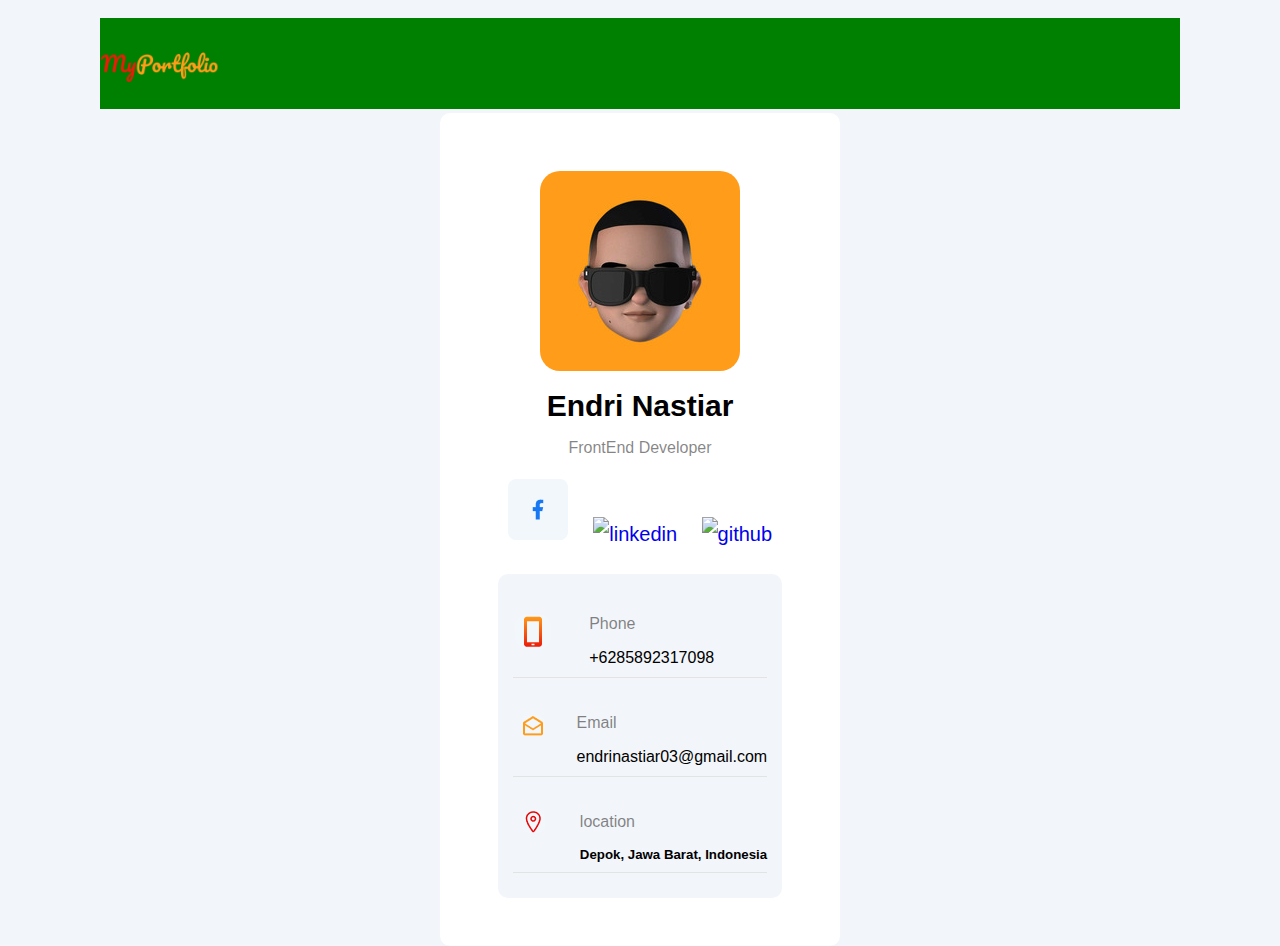
==== index.html @ 53514b05 "first commit" ====
<!DOCTYPE html>
<html lang="en">

<head>
    <meta charset="UTF-8">
    <meta name="viewport" content="width=device-width, initial-scale=1.0">
    <title>Endri Nastiar</title>

    <script src="https://unpkg.com/feather-icons"></script>

    <link rel="stylesheet" href="style.css">
</head>

<body>

    <main>
        <header class="head">
            <img class="logo" src="./assets/images/header1.png" alt="Logo">
        </header>




        <aside class="sidebar">
            <div class="sidebar-content">
                <figure class="profile-images">
                    <img class="my-images" src="./assets/images/my-avatar.jpg" alt="Endri Nastiar">
                </figure>

                <button class="info-button">Show Contact</button>


                <div class="info-content">
                    <h1 class="nama">Endri Nastiar</h1>
                    <p class="tittle">FrontEnd Developer</p>

                    <div class="sosmed-icon">
                        <a href="#"><img src="./assets/images/face.png" alt="facebook"></a>
                        <a href="#"><img src="./assets/images/linkedin.png" alt="linkedin"></a>
                        <!-- <a href="#"><img src="./assets/images/instagram.png" alt="twitter"></a> -->
                        <a href="#"><img src="./assets/images/github.png" alt="github"></a>
                    </div>




                    <div class="sidebar-info">
                        <div class="contact-card">
                            <div class="contact-icon">
                                <img classs=" contact-image" src="./assets/images/phone-icon.png" alt="phone">
                            </div>

                            <div class="contact-tittle">
                                <p class="tittle">Phone</p>

                                <a href="" class="info-contact">+6285892317098</a>
                            </div>
                        </div>



                        <div class="contact-card">
                            <div class="contact-icon">
                                <img src="./assets/images/email-icon.png" alt="email">
                            </div>

                            <div class="contact-tittle">
                                <p class="tittle">Email</p>

                                <a href="" class="info-contact">endrinastiar03@gmail.com</a>
                            </div>
                        </div>


                        <div class="contact-card">
                            <div class="contact-icon">
                                <img src="./assets/images/location-icon.png" alt="location">
                            </div>

                            <div class="contact-tittle">
                                <p class="tittle">location</p>
                                <h5>Depok, Jawa Barat, Indonesia</h5>
                            </div>
                        </div>




                    </div>
                </div>
            </div>
        </aside>
    </main>




    <script>
        feather.replace();
    </script>

</body>

</html>
---- style.css ----
:root {

    /* color */

    --bg: #f2f5f9;
    --primary: #ff9c1a;
    --second: #ec1b09;
    --bgwhite: #fff;
    --abu: #E3E3E3;
    --title: #0B090980;
    



    /* font */

    --ff--poppins: 'poppins', sans-serif;
    --ff--raleway: 'raleway', sans-serif;

}

* {
    margin: 0;
    padding: 0;
    top: 0;
    box-sizing: border-box;
    outline: none;
    border: none;
    text-decoration: none;
}


body { background: var(--bg); }

.head {
    padding: 18px 100px;
    padding-bottom: 0px;                
    justify-content: space-between;

}
.logo {
    width: 100%;
    background: green;

}

main {
    display: flex;
    justify-content: space-around;
    align-items: center;
    min-height: 100%;
    width: 100%;
    flex-wrap: wrap;
    position: relative;
}

.info-button {
    display: none;
}

.sidebar {
    display: flex;
    background: var(--bgwhite);
    width: 400px;
    padding: 3rem;
    border-radius: 10px;
    min-height: 750px;
    position: relative;
    justify-content: space-between;
    align-items: center;
    flex-direction: column;
}

.profile-images {
    margin-top: 10px;
    text-align: center;
}

.profile-images img{
    border-radius: 20px;
}

.info-content {
    display: flex;
    flex-direction: column;
    justify-content: flex-start;
    align-items: center;
    width: 100%;
    font-family: var(--ff--raleway);
    
}

.info-content .nama {
    font-size: 30px;
    margin-top: 14px;

}

.info-content .tittle {
    color: #0B090980;
    padding: 5px 0px;
    line-height: 40px;
}


.sosmed-icon {
    margin-top: 6px;
    margin-bottom: 22px;
}

.sosmed-icon a {
    font-size: 20px;
    margin: 10px;
    height: 35px;
    width: 35px;
    line-height: 35px;
    text-align: center;
    border-radius: 5px;
    transition: 0.5s;
}

.sidebar-info {
    background: var(--bg);
    padding: 15px;
    border-radius: 10px;
    width: 100%;

}

.contact-card {
    display: flex;
    justify-content: space-between;
    border-bottom: 1px solid var(--abu);
    padding: 10px 0;
    margin-bottom: 10px;
    align-items: center;
}

.contact-icon {
    height: 40px;
    width: 40px;
    line-height: 40px;
    border-radius: 5px;
    text-align: center;

}
.contact-image {
    color: black;

}
.contact-tittle {
    min-width: 70%;

}

.contact-tittle .info-contact {
    color: black;
    text-decoration: none;
    text-align: center;
}
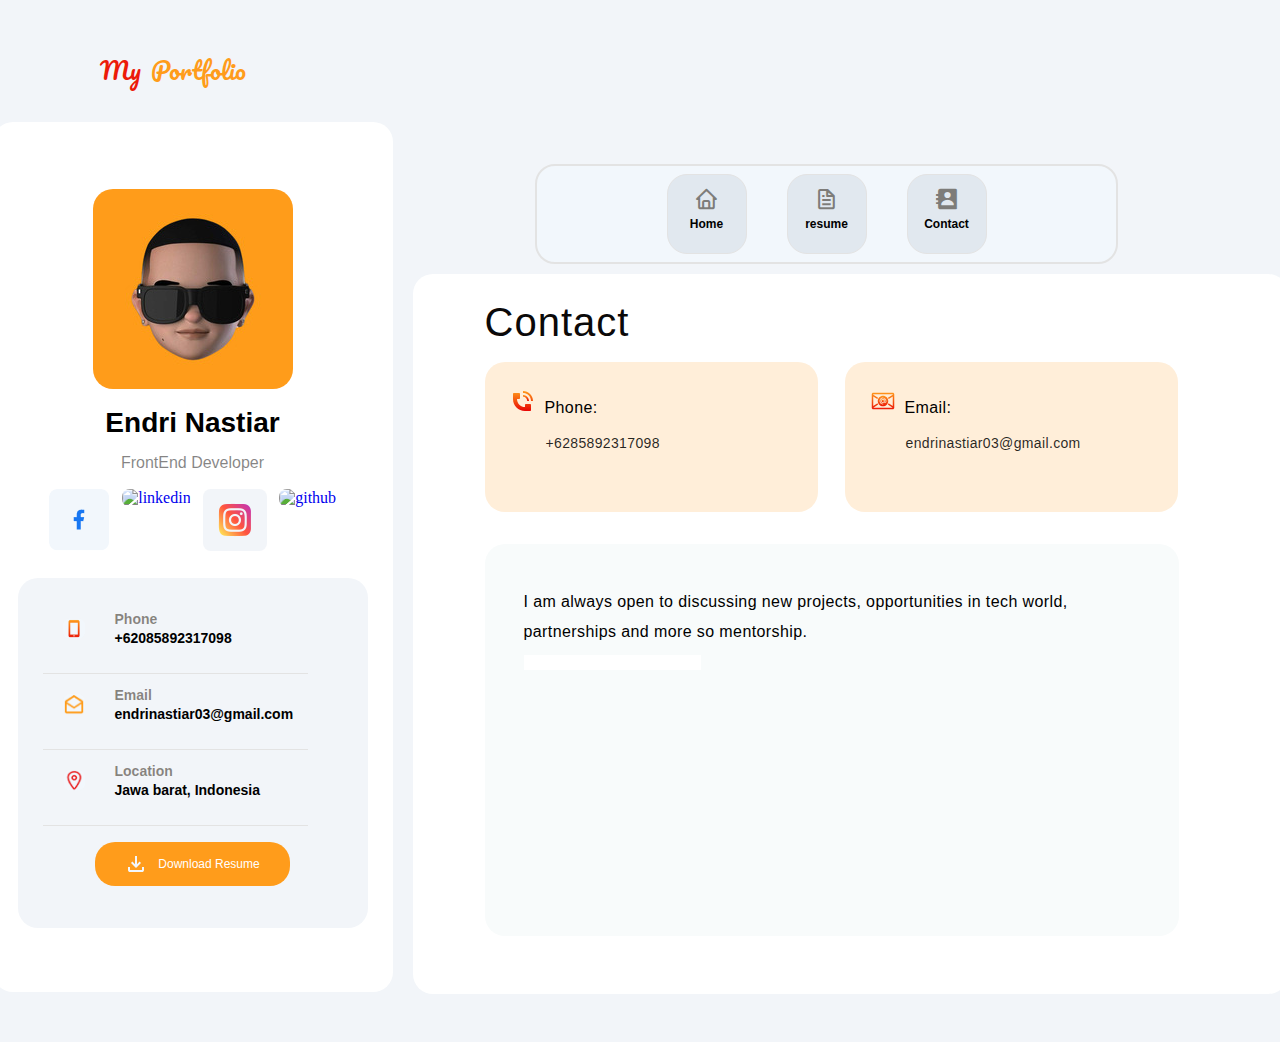
==== commit 785546ed: "section/all" ====
--- a/index.html
+++ b/index.html
@@ -6,21 +6,25 @@
     <meta name="viewport" content="width=device-width, initial-scale=1.0">
     <title>Endri Nastiar</title>
 
-    <script src="https://unpkg.com/feather-icons"></script>
+    <link href='https://unpkg.com/boxicons@2.1.4/css/boxicons.min.css' rel='stylesheet'>
+
+    <link rel="preconnect" href="https://fonts.googleapis.com">
+    <link rel="preconnect" href="https://fonts.gstatic.com" crossorigin>
+    <link href="https://fonts.googleapis.com/css2?family=Pacifico&display=swap" rel="stylesheet">
 
     <link rel="stylesheet" href="style.css">
 </head>
 
 <body>
 
+
+    <header class="head">
+        <h1 class="logo">My<span>Portfolio</span></h1>
+    </header>
+
+
+
     <main>
-        <header class="head">
-            <img class="logo" src="./assets/images/header1.png" alt="Logo">
-        </header>
-
-
-
-
         <aside class="sidebar">
             <div class="sidebar-content">
                 <figure class="profile-images">
@@ -37,7 +41,7 @@
                     <div class="sosmed-icon">
                         <a href="#"><img src="./assets/images/face.png" alt="facebook"></a>
                         <a href="#"><img src="./assets/images/linkedin.png" alt="linkedin"></a>
-                        <!-- <a href="#"><img src="./assets/images/instagram.png" alt="twitter"></a> -->
+                        <a href="#"><img src="./assets/images/instagram1.png" alt="twitter"></a>
                         <a href="#"><img src="./assets/images/github.png" alt="github"></a>
                     </div>
 
@@ -47,13 +51,12 @@
                     <div class="sidebar-info">
                         <div class="contact-card">
                             <div class="contact-icon">
-                                <img classs=" contact-image" src="./assets/images/phone-icon.png" alt="phone">
+                                <img src="./assets/images/phone-icon.png" alt="phone">
                             </div>
 
                             <div class="contact-tittle">
-                                <p class="tittle">Phone</p>
-
-                                <a href="" class="info-contact">+6285892317098</a>
+                                <span>Phone</span>
+                                <h5>+62085892317098</h5>
                             </div>
                         </div>
 
@@ -65,9 +68,8 @@
                             </div>
 
                             <div class="contact-tittle">
-                                <p class="tittle">Email</p>
-
-                                <a href="" class="info-contact">endrinastiar03@gmail.com</a>
+                                <span>Email</span>
+                                <h5>endrinastiar03@gmail.com</h5>
                             </div>
                         </div>
 
@@ -78,26 +80,214 @@
                             </div>
 
                             <div class="contact-tittle">
-                                <p class="tittle">location</p>
-                                <h5>Depok, Jawa Barat, Indonesia</h5>
-                            </div>
-                        </div>
-
-
-
+                                <span>Location</span>
+                                <h5>Jawa barat, Indonesia </h5>
+                            </div>
+                        </div>
+
+                        <button class="sidebar-button"><img src="./assets/images/download.svg" alt="">Download
+                            Resume</button>
 
                     </div>
                 </div>
             </div>
         </aside>
+
+
+
+
+
+
+        <div class="main-content">
+
+
+
+            <nav class="navbar">
+                <div class="navbar-button">
+                    <div class="navbar-item">
+                        <a href="#home" class="navbar-link active">
+                            <div class="nav-img"><i class='bx bx-home bx-sm'></i></div>
+                            <div class="nav-name">Home</div>
+                        </a>
+                    </div>
+                    <div class="navbar-item">
+                        <a href="#resume" class="navbar-link">
+                            <div class="nav-img"><i class='bx bx-file bx-sm'></i></div>
+                            <div class="nav-name">resume</div>
+                        </a>
+                    </div>
+                    <div class="navbar-item" class="navbar-link">
+                        <a href="#contact" class="navbar-link">
+                            <div class="nav-img"><i class='bx bxs-contact bx-sm'></i></div>
+                            <div class="nav-name">Contact</div>
+                        </a>
+                    </div>
+                </div>
+            </nav>
+
+
+
+            <section class="section-home active" id="home">
+                <div class="homeee">
+                <div class="home">
+                    <h2 class="home-tittle">ABOUT ME</h2>
+                    <p>A graduate in Computer and Network Engineering from SMK Cyber Media.
+                        I have previously created a portfolio website using HTML and CSS. Currently,
+                        I am undergoing training as a full-stack web developer to deepen my skills in web
+                        development.
+                        I am a disciplined individual in carrying out tasks and responsibilities.</p>
+
+                </div>
+
+                <div class="service">
+                    <div class="service-content">
+                        <h2 class="service-tittle">What I Do!</h2>
+
+                        <div class="service-paraf">
+                            <div class="strength">
+                                <div class="web">
+                                    <img src="./assets/images/code-icon.svg" alt="">
+                                    <h2> Web Development</h2>
+                                </div>
+                                <p>With a focus on user-centric design and
+                                    cutting-edge technologies, I thrive on
+                                    building intuitive and efficient apps
+                                    that make a positive impact on people's
+                                    lives. Let's turn ideas into reality and
+                                    shape the future together.</p>
+                            </div>
+                            <div class="strength">
+                                <div class="web">
+                                    <img src="./assets/images/ux-icon.svg" alt="">
+                                    <h2> Web Development</h2>
+                                </div>
+                                <p>With a focus on user-centric design and
+                                    cutting-edge technologies, I thrive on
+                                    building intuitive and efficient apps
+                                    that make a positive impact on people's
+                                    lives. Let's turn ideas into reality and
+                                    shape the future together.</p>
+
+                            </div>
+                        </div>
+                    </div>
+                </div>
+
+                </div>
+            </section>
+
+
+            <section class="section-resume" id="resume">
+                <div class="resume">
+                    <div class="resume-all">
+                <h2 class="resume-tittle">Resume</h2>
+
+                <div class="resume-head">
+                    <div class="resume-info">
+                    <h3 class="resume-heading"> <img class="resume-img" src="./assets/images/education.svg" alt="">Education</h3>
+
+                            <div class="resume-content">
+                                <p class="year">2018-2021</p>
+                                <h4>Computer and Network Enginering</h4>
+                                <p>Cyber Media School </p>
+                            </div>
+                            
+                     </div>
+                    <div class="resume-info">
+                    <h3 class="resume-heading"><img class="resume-img" src="./assets/images/experience.svg" alt="">Experience</h3>
+
+                    <div class="resume-content">
+                        <p class="year">2021-2022</p>
+                        <h4>mechanical technic</h4>
+                        <p>Pt Mitra Copierindo Mandiri</p>
+                    </div>
+                     </div>
+                
+                </div>
+
+                <div class="skills">
+                    <div class="skills-info">
+                        <div class="skill-section">
+                        <h3 class="skills-head">Work Skills</h3>
+                        <div class="skills-logo">
+                            <div class="skills-work">
+                            <p>Html5</p>
+                            </div>
+                            <div class="skills-work">
+                            <p>Css3</p>
+                            </div>
+                            <div class="skills-work">
+                            <p>JavaScript</p>
+                            </div>
+                            <div class="skills-work">
+                            <p>Git<p>
+                            </div>
+                        
+                        </div>
+                        </div>
+
+                        <div class="skill-section">
+                            <h3 class="skills-head">Soft Skills</h3>
+
+                            <div class="skills-logo">
+                                <div class="skills-work">
+                                <p>Time Management</p>
+                                </div>
+                                <div class="skills-work">
+                                <p>Discipline</p>
+                                </div>
+                                <div class="skills-work">
+                                <p>Flexibility</p>
+                                </div>
+                            </div>
+
+                    </div>
+                </div>
+           
+            </div>
+            </div>
+            </div>
+            </section>
+
+
+            <section class="section-contact" id="contact">
+                <div class="contact">
+                    <div class="contact-all">
+                        <h2 class="contact-head">Contact</h2>
+
+
+                        <div class="contact-content">
+                            <div class="contact-no-email">
+                                <div class="contact-info">
+                                    <h3 class="contact-tittle"><img src="./assets/images/number.svg" alt="">Phone:</h3>
+                                    <p>+6285892317098</p>
+                                </div>
+                                <div class="contact-info">
+                                    <h3 class="contact-tittle"><img src="./assets/images/contact-email.svg" alt="">Email:</h3>
+                                    <p>endrinastiar03@gmail.com</p>
+                                </div>
+                            </div>
+                        </div>
+                        <div class="k-form">
+                            <div class="contact-form">
+                            <p>I am always open to discussing new projects, opportunities in tech world,
+                                partnerships and more so mentorship. </p>
+
+                                <input type="text" name="" id="">
+                            </div>
+                        </div>
+
+                    </div>
+                    
+                </div>
+            </section>
+        </div>
     </main>
 
 
 
 
-    <script>
-        feather.replace();
-    </script>
+
 
 </body>
 
--- a/style.css
+++ b/style.css
@@ -8,7 +8,7 @@
     --bgwhite: #fff;
     --abu: #E3E3E3;
     --title: #0B090980;
-    
+
 
 
 
@@ -30,30 +30,50 @@
 }
 
 
-body { background: var(--bg); }
+body {
+    background: var(--bg);
+}
 
 .head {
-    padding: 18px 100px;
-    padding-bottom: 0px;                
+    display: flex;
+    height: 104px;
     justify-content: space-between;
-
-}
+    align-items: center;
+    flex-shrink: 0;
+    margin: 18px 100px 0px;
+    padding: 44px 0px;
+}
+
 .logo {
-    width: 100%;
-    background: green;
+    display: flex;
+    padding: 20px 0px;
+    align-items: center;
+    gap: 10px;
+    font-size: 24px;
+    font-weight: 400;
+    line-height: normal;
+    font-style: normal;
+    font-family: pacifico;
+    color: var(--second);
+}
+
+.head span {
+    color: var(--primary);
 
 }
 
 main {
-    display: flex;
-    justify-content: space-around;
-    align-items: center;
-    min-height: 100%;
-    width: 100%;
-    flex-wrap: wrap;
-    position: relative;
-}
-
+    margin-inline: auto;
+    display: flex;
+    justify-content: center;
+    align-items: stretch;
+    gap: 20px;
+    margin-bottom: 50px;
+    margin-left: 100px;
+    margin-right: 100px;
+}
+
+/* SIDEBAR */
 .info-button {
     display: none;
 }
@@ -62,22 +82,23 @@
     display: flex;
     background: var(--bgwhite);
     width: 400px;
-    padding: 3rem;
-    border-radius: 10px;
-    min-height: 750px;
+    padding: 64px;
+    border-radius: 20px;
+    height: 870px;
     position: relative;
-    justify-content: space-between;
+    justify-content: flex-start;
     align-items: center;
     flex-direction: column;
 }
 
 .profile-images {
-    margin-top: 10px;
     text-align: center;
 }
 
-.profile-images img{
-    border-radius: 20px;
+.profile-images img {
+    border-radius: 20px;
+    margin-top: 3px;
+    height: 200px;
 }
 
 .info-content {
@@ -86,75 +107,608 @@
     justify-content: flex-start;
     align-items: center;
     width: 100%;
-    font-family: var(--ff--raleway);
-    
 }
 
 .info-content .nama {
-    font-size: 30px;
-    margin-top: 14px;
-
+    font-size: 28px;
+    padding-top: 14px;
+    font-family: var(--ff--raleway);
+    font-style: normal;
 }
 
 .info-content .tittle {
-    color: #0B090980;
-    padding: 5px 0px;
+    color: rgba(11, 9, 9, 0.50);
+    font-family: var(--ff--raleway);
+    font-size: 16px;
+    padding: 4px 0px;
     line-height: 40px;
+    font-weight: 500;
+
 }
 
 
 .sosmed-icon {
-    margin-top: 6px;
+    display: inline-flex;
+    align-items: flex-start;
+    gap: 9px;
     margin-bottom: 22px;
 }
 
 .sosmed-icon a {
-    font-size: 20px;
-    margin: 10px;
-    height: 35px;
-    width: 35px;
-    line-height: 35px;
-    text-align: center;
-    border-radius: 5px;
-    transition: 0.5s;
+    padding: 1.65px;
+    flex-direction: column;
+    align-items: start;
+    gap: 8px;
+}
+
+.sosmed-icon a img {
+    border-radius: 8px;
 }
 
 .sidebar-info {
     background: var(--bg);
-    padding: 15px;
-    border-radius: 10px;
-    width: 100%;
+    padding: 20px 25px;
+    border-radius: 20px;
+    width: 350px;
+    height: 350px;
+    flex-shrink: 0;
 
 }
 
 .contact-card {
-    display: flex;
-    justify-content: space-between;
+    display: inline-flex;
+    align-items: center;
+    gap: 10px;
+    width: 265px;
     border-bottom: 1px solid var(--abu);
-    padding: 10px 0;
-    margin-bottom: 10px;
-    align-items: center;
+    align-items: center;
+    padding-bottom: 14px;
 }
 
 .contact-icon {
-    height: 40px;
-    width: 40px;
+    padding: 20px;
+    display: flex;
+    align-items: flex-start;
+    gap: 10px;
+
+}
+
+.contact-icon img {
+    width: 22px;
+    height: 21px;
+}
+
+.contact-tittle {
+    padding: 5px 0px;
+    display: flex;
+    flex-direction: column;
+    align-items: flex-start;
+
+}
+
+.contact-tittle span {
+    color: rgba(26, 16, 3, 0.50);
+    font-family: var(--ff--raleway);
+    font-size: 14px;
+    font-style: normal;
+    font-weight: 600;
+}
+
+.contact-tittle h5 {
+    color: #000;
+    font-family: var(--ff--raleway);
+    font-size: 14px;
+    font-style: normal;
+    font-weight: 600;
+    line-height: 20px;
+}
+
+
+
+.sidebar-button {
+    display: inline-flex;
+    padding: 10px 20px;
+    justify-content: center;
+    align-items: center;
+    gap: 10px;
+    border-radius: 20px;
+    background: #FF9C1B;
+    color: var(--bgwhite);
+    margin: 16px 52px;
+    border: none;
+    font-size: 12px;
+    width: 65%;
+}
+
+
+/* NAVBAR        */
+.main-content {}
+
+.navbar {
+    position: absolute;
+    background: #F2F7FC;
+    width: 583px;
+    height: 100px;
+    display: flex;
+    justify-content: center;
+    align-items: center;
+    margin-top: 164px;
+    right: 162px;
+    border-radius: 20px;
+    border: 2px solid var(--abu);
+
+}
+
+.navbar-button {
+    display: flex;
+    gap: 40px;
+    justify-content: center;
+    align-items: center;
+    text-align: center;
+
+}
+
+.navbar-item {
+    padding-top: 13px;
+    height: 80px;
+    width: 80px;
+    border-radius: 20px;
+    background: #E1E8EF;
+    border: 1px solid var(--abu);
+    row-gap: 25rem;
+    text-align: center;
+}
+
+.nav-name {
+    color: #000;
+    font-family: var(--ff--raleway);
+    font-size: 12px;
+    font-style: normal;
+    font-weight: 600;
+    line-height: 20px;
+    text-decoration: none;
+
+
+}
+
+.nav-name-home {
+    color: var(--bgwhite);
+    font-family: var(--ff--raleway);
+    font-size: 12px;
+    font-style: normal;
+    font-weight: 600;
+    line-height: 20px;
+    text-decoration: none;
+}
+
+.navbar-item:hover {
+    background: var(--primary);
+}
+
+
+
+.nav-img {
+    color: #1A100380;
+
+}
+
+.nav-item a:hover {
+    color: var(--bgwhite);
+    background: #E1E8EF;
+
+}
+
+
+
+.section-home {
+    justify-content: center;
+    align-items: center;
+    width: 900px;
+    height: 870px;
+    padding-top: 170px;
+    display: block;
+
+}
+
+.homeee {
+    height: 700px;
+    background: var(--bgwhite);
+    border-radius: 20px;
+
+}
+
+.home {
+    padding-left: 73px;
+    padding-top: 28px;
+    padding-right: 65px;
+}
+
+.home-tittle {
+    color: #0B0909;
+    font-family: var(--ff--poppins);
+    font-size: 40px;
+    font-style: normal;
+    font-weight: 520;
     line-height: 40px;
-    border-radius: 5px;
+    letter-spacing: 1px;
+}
+
+.home p {
+    padding-top: 24px;
+    color: #000;
+    font-family: var(--ff--raleway);
+    font-size: 16px;
+    font-style: normal;
+    font-weight: 500;
+    line-height: 30px;
+}
+
+.service {
+    padding-left: 73px;
+    padding-top: 52px;
+    padding-right: 65px;
+}
+
+.service-tittle {
+    color: #000;
+    font-family: var(--ff--poppins);
+    font-size: 36px;
+    font-style: normal;
+    font-weight: 500;
+    line-height: 40px;
+    letter-spacing: 0.8px;
+}
+
+.service-paraf {
+    display: flex;
+    padding: 28px 0px;
+    gap: 61px;
+    justify-content: center;
+    align-items: center;
+
+}
+
+.strength {
+    width: 333px;
+    height: 169px;
+    border-radius: 20px;
+    background: #FFEBD1;
+    justify-content: center;
+    align-items: center;
+    padding: 0px 35px;
+}
+
+.web {
+    display: flex;
+    align-items: center;
+    padding-top: 10px;
+}
+
+.web img {
+    padding-right: 5px;
+}
+
+.web h2 {
+    font-family: var(--ff--poppins);
+    font-size: 24px;
+    font-style: normal;
+    font-weight: 600;
+    line-height: 20px;
+}
+
+
+
+
+.strength p {
+    color: #000;
+    font-family: var(--ff--raleway);
+    font-size: 14px;
+    font-style: normal;
+    font-weight: 400;
+    line-height: 20px;
+    letter-spacing: 0.35px;
+    padding-top: 5px;
+}
+
+
+
+
+
+
+
+
+
+.section-home {
+    display: none;
+}
+
+.section-resume {
+    background: var(--bg);
+    width: 875px;
+    height: 870px;
+    display: block;
+}
+
+.resume {
+
+    padding-top: 152px;
+}
+
+.resume-all {
+    background: var(--bgwhite);
+    width: 875px;
+    height: 720px;
+    flex-shrink: 0;
+    border-radius: 20px;
+    box-shadow: 0px 0px 0px 0px rgba(0, 0, 0, 0.25);
+    padding-top: 28px;
+}
+
+.resume-tittle {
+    padding-top: 18px;
+    padding-left: 72px;
+    align-items: center;
+    color: #0B0909;
+    font-family: var(--ff--poppins);
+    font-size: 40px;
+    font-style: normal;
+    font-weight: 500;
+    line-height: 40px;
+    /* 100% */
+    letter-spacing: 1px;
+}
+
+.resume-head {
+    display: flex;
+    gap: 60px;
+    align-items: center;
+    padding-left: 72px;
+    padding-top: 23px;
+}
+
+.resume-heading {
+    color: #000;
+    font-family: var(--ff--poppins);
+    font-size: 27px;
+    font-style: normal;
+    font-weight: 500;
+    line-height: 46.229px;
+}
+
+.resume-img {
     text-align: center;
-
-}
-.contact-image {
-    color: black;
-
-}
+    align-items: center;
+    padding-right: 5px;
+
+}
+
+.resume-content {
+    display: flex;
+    padding: 20px;
+    gap: 9px;
+    flex-direction: column;
+    align-items: flex-start;
+
+    border-radius: 9px;
+    background: #FFE3BF;
+    width: 310px;
+    height: 115px;
+    flex-shrink: 0;
+}
+
+.year {
+    color: rgba(26, 16, 3, 0.50);
+    font-family: var(--ff--raleway);
+    font-size: 13.869px;
+    font-style: normal;
+    font-weight: 400;
+    line-height: normal;
+}
+
+.resume-content h4 {
+    font-family: var(--ff--raleway);
+    font-size: 13.869px;
+    font-style: normal;
+    font-weight: 600;
+    line-height: normal;
+}
+
+.resume-content p {
+    font-family: var(--ff--raleway);
+    font-size: 13.869px;
+    font-style: normal;
+    font-weight: 500;
+    line-height: normal;
+}
+
+
+.skills {
+    padding-top: 195px;
+}
+
+.skills-info {
+    display: flex;
+    align-items: flex-start;
+    width: 875px;
+    height: 255px;
+    padding-left: 85px;
+    gap: 215px;
+    border-radius: 0px 0px 8px 8px;
+    background: #F8FBFB;
+
+}
+
+.skills-head {
+    color: #000;
+    font-family: var(--ff--poppins);
+    font-size: 27.737px;
+    font-style: normal;
+    font-weight: 500;
+    line-height: 46.229px;
+    letter-spacing: 0.693px;
+}
+
+
+.skills-logo {
+    display: inline-flex;
+    gap: 10px;
+    padding-top: 8px;
+
+}
+
+.skills-work {
+    display: flex;
+    padding: 4px 8px;
+    justify-content: center;
+    align-items: center;
+    border-radius: 8px;
+    background: #E1E8EF;
+
+}
+
+.skills-work p {
+    font-family: var(--ff--poppins);
+    font-size: 12px;
+    font-style: normal;
+    font-weight: 600;
+    line-height: 24px;
+    letter-spacing: 0.24px;
+}
+
+
+
+.section-resume {
+    display: none;
+}
+
+
+
+.section-contact {
+    background: var(--bg);
+    width: 875px;
+    height: 870px;
+    display: block;
+}
+
+.contact {
+    padding-top: 152px;
+}
+
+.contact-all {
+    background: var(--bgwhite);
+    width: 875px;
+    height: 720px;
+    flex-shrink: 0;
+    border-radius: 20px;
+    box-shadow: 0px 0px 0px 0px rgba(0, 0, 0, 0.25);
+    padding-top: 28px;
+}
+
+.contact-head {
+    display: inline-flex;
+    align-items: center;
+    gap: 32px;
+    color: #0B0909;
+    font-family: var(--ff--poppins);
+    font-size: 40px;
+    font-style: normal;
+    font-weight: 500;
+    line-height: 40px;
+    letter-spacing: 1px;
+    padding-left: 72px;
+    padding-bottom: 20px;
+}
+
+.contact-no-email {
+    display: flex;
+    gap: 27px;
+    padding-left: 72px;
+}
+
 .contact-tittle {
-    min-width: 70%;
-
-}
-
-.contact-tittle .info-contact {
-    color: black;
-    text-decoration: none;
-    text-align: center;
-}
+    display: block;
+
+}
+
+.contact-info {
+    width: 333px;
+    height: 150px;
+    flex-shrink: 0;
+    border-radius: 20px;
+    background: #FFEED9;
+    padding-left: 26px;
+    padding-top: 22px;
+}
+
+.contact-info img {
+    padding-right: 10px;
+}
+
+.contact-info h3 {
+    color: #000;
+    font-family: var(--ff--poppins);
+    font-size: 16px;
+    font-style: normal;
+    font-weight: 500;
+    line-height: 20px;
+    letter-spacing: 0.4px;
+}
+
+.contact-info p {
+    color: rgba(0, 0, 0, 0.85);
+    font-family: var(--ff--poppins);
+    font-size: 14px;
+    font-style: normal;
+    font-weight: 500;
+    line-height: 40px;
+    letter-spacing: 0.35px;
+    padding-left: 35px;
+}
+
+
+
+
+.k-form {
+    padding-left: 72px;
+    padding-top: 32px;
+}
+.contact-form {
+    width: 694px;
+    height: 392px;
+    border-radius: 20px;
+    background: #F8FBFB;
+    padding-top: 43px;
+
+    color: #000;
+font-family: var(--ff--poppins);
+font-size: 16px;
+font-style: normal;
+font-weight: 400;
+line-height: 30px; /* 187.5% */
+letter-spacing: 0.4px;
+    align-items: center;
+    padding-left: 39px;
+    padding-right: 76px;
+}
+
+
+
+
+
+
+
+
+
+
+
+
+
+
+
+
+
+
+
+
+
+
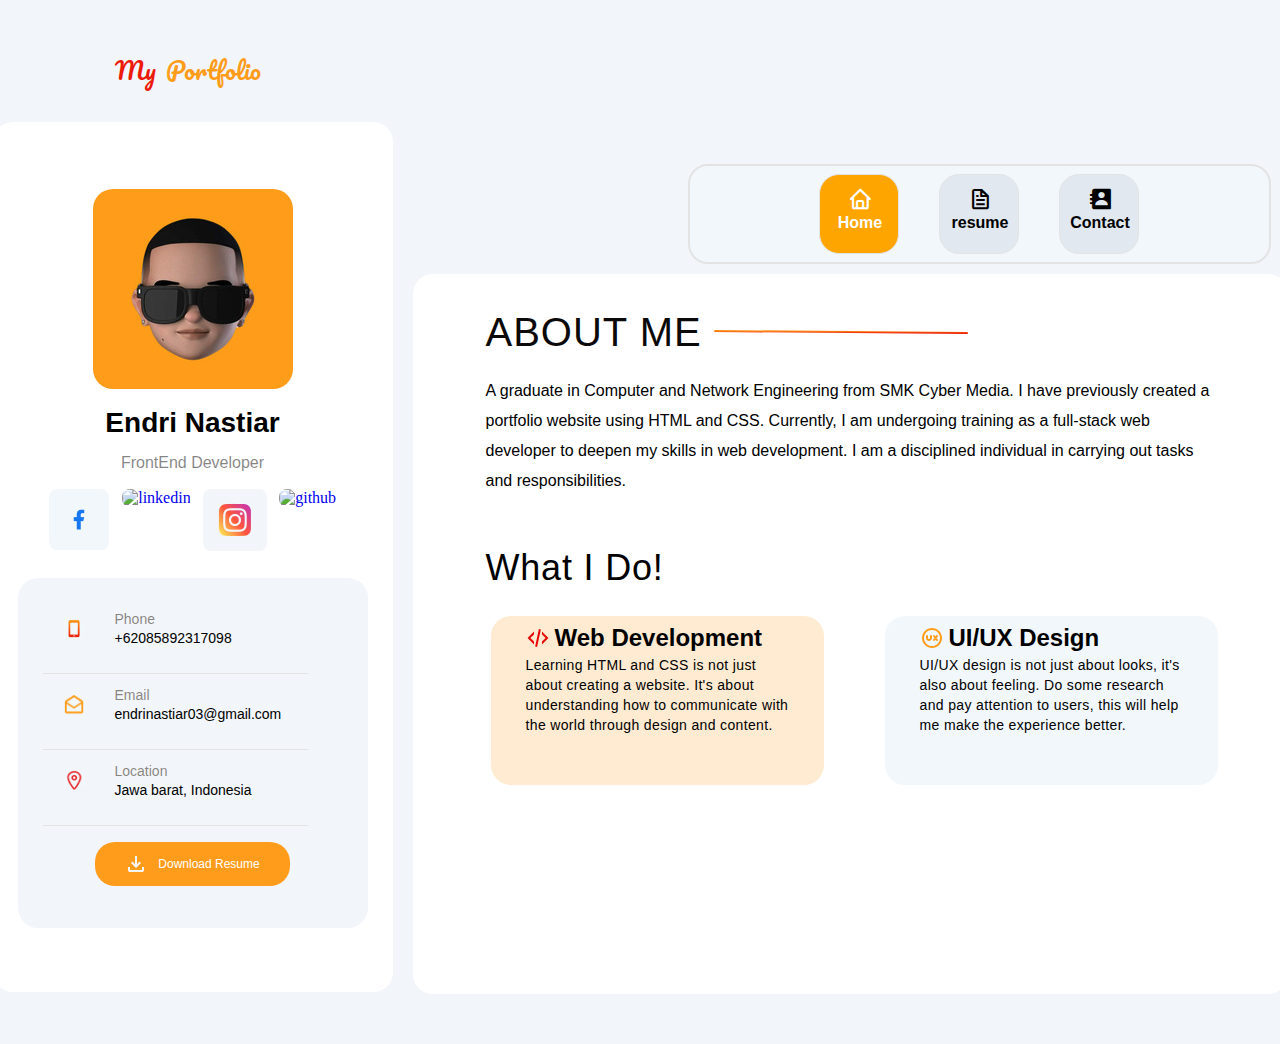
==== commit 30ab41f6: "fix/all" ====
--- a/index.html
+++ b/index.html
@@ -39,10 +39,10 @@
                     <p class="tittle">FrontEnd Developer</p>
 
                     <div class="sosmed-icon">
-                        <a href="#"><img src="./assets/images/face.png" alt="facebook"></a>
-                        <a href="#"><img src="./assets/images/linkedin.png" alt="linkedin"></a>
-                        <a href="#"><img src="./assets/images/instagram1.png" alt="twitter"></a>
-                        <a href="#"><img src="./assets/images/github.png" alt="github"></a>
+                        <a href="https://www.facebook.com/endrinastiar?mibextid=ZbWKwL"><img src="./assets/images/face.png" alt="facebook"></a>
+                        <a href="https://www.linkedin.com/in/endrinastiar?utm_source=share&utm_campaign=share_via&utm_content=profile&utm_medium=android_app"><img src="./assets/images/linkedin.png" alt="linkedin"></a>
+                        <a href="https://instagram.com/endnstrrr?igshid=OGQ5ZDc2ODk2ZA=="><img src="./assets/images/instagram1.png" alt="Instagram"></a>
+                        <a href="https://github.com/Nextiar3"><img src="./assets/images/github.png" alt="github"></a>
                     </div>
 
 
@@ -85,8 +85,8 @@
                             </div>
                         </div>
 
-                        <button class="sidebar-button"><img src="./assets/images/download.svg" alt="">Download
-                            Resume</button>
+                        <a href="https://drive.google.com/file/d/1_ghKdyqKRS97AkvED4bg_tdQUM1dPmV2/view?usp=drive_link"><button class="sidebar-button"><img src="./assets/images/download.svg" alt="">Download
+                            Resume</button></a>
 
                     </div>
                 </div>
@@ -104,183 +104,73 @@
 
             <nav class="navbar">
                 <div class="navbar-button">
-                    <div class="navbar-item">
-                        <a href="#home" class="navbar-link active">
-                            <div class="nav-img"><i class='bx bx-home bx-sm'></i></div>
-                            <div class="nav-name">Home</div>
-                        </a>
+                    <a href="index.html" class="navbar-link">
+                    <div class="navbar-item active">
+                        <div class="nav-img "><i class='bx bx-home bx-sm'></i>Home</div>
                     </div>
-                    <div class="navbar-item">
-                        <a href="#resume" class="navbar-link">
-                            <div class="nav-img"><i class='bx bx-file bx-sm'></i></div>
-                            <div class="nav-name">resume</div>
-                        </a>
-                    </div>
-                    <div class="navbar-item" class="navbar-link">
-                        <a href="#contact" class="navbar-link">
-                            <div class="nav-img"><i class='bx bxs-contact bx-sm'></i></div>
-                            <div class="nav-name">Contact</div>
-                        </a>
-                    </div>
+                    </a>
+
+                    <a href="resume.html" class="navbar-link">
+                        <div class="navbar-item">
+                            <div class="nav-img"><i class='bx bx-file bx-sm'></i>resume</div>
+
+                        </div>
+                    </a>
+                    <a href="contact.html" class="navbar-link">
+                        <div class="navbar-item">
+
+                            <div class="nav-img"><i class='bx bxs-contact bx-sm'></i>Contact</div>
+                        </div>
+                    </a>
                 </div>
             </nav>
 
 
 
-            <section class="section-home active" id="home">
+
+            <div class="section-home" id="home">
                 <div class="homeee">
-                <div class="home">
-                    <h2 class="home-tittle">ABOUT ME</h2>
-                    <p>A graduate in Computer and Network Engineering from SMK Cyber Media.
-                        I have previously created a portfolio website using HTML and CSS. Currently,
-                        I am undergoing training as a full-stack web developer to deepen my skills in web
-                        development.
-                        I am a disciplined individual in carrying out tasks and responsibilities.</p>
+                    <div class="home">
+                        <h2 class="home-tittle">ABOUT ME <img src="./assets/images/Line5.svg" alt=""></h2>
+                        <p>A graduate in Computer and Network Engineering from SMK Cyber Media.
+                            I have previously created a portfolio website using HTML and CSS. Currently,
+                            I am undergoing training as a full-stack web developer to deepen my skills in web
+                            development.
+                            I am a disciplined individual in carrying out tasks and responsibilities.</p>
 
-                </div>
+                    </div>
 
-                <div class="service">
-                    <div class="service-content">
-                        <h2 class="service-tittle">What I Do!</h2>
+                    <div class="service">
+                        <div class="service-content">
+                            <h2 class="service-tittle">What I Do!</h2>
 
-                        <div class="service-paraf">
-                            <div class="strength">
-                                <div class="web">
-                                    <img src="./assets/images/code-icon.svg" alt="">
-                                    <h2> Web Development</h2>
+                            <div class="service-paraf">
+                                <div class="strength">
+                                    <div class="web">
+                                        <img src="./assets/images/code-icon.svg" alt="">
+                                        <h2> Web Development</h2>
+                                    </div>
+                                    <p>Learning HTML and CSS is not just about creating a website. It's about
+                                        understanding how to communicate with the world through design and content.</p>
                                 </div>
-                                <p>With a focus on user-centric design and
-                                    cutting-edge technologies, I thrive on
-                                    building intuitive and efficient apps
-                                    that make a positive impact on people's
-                                    lives. Let's turn ideas into reality and
-                                    shape the future together.</p>
-                            </div>
-                            <div class="strength">
-                                <div class="web">
-                                    <img src="./assets/images/ux-icon.svg" alt="">
-                                    <h2> Web Development</h2>
+                                <div class="strength img2">
+                                    <div class="web">
+                                        <img src="./assets/images/ux-icon.svg" alt="">
+                                        <h2>UI/UX Design</h2>
+                                    </div>
+                                    <p>UI/UX design is not just about looks, it's also about feeling. Do some research
+                                        and pay attention to users, this will help me make the experience better.</p>
+
                                 </div>
-                                <p>With a focus on user-centric design and
-                                    cutting-edge technologies, I thrive on
-                                    building intuitive and efficient apps
-                                    that make a positive impact on people's
-                                    lives. Let's turn ideas into reality and
-                                    shape the future together.</p>
-
                             </div>
                         </div>
                     </div>
-                </div>
 
                 </div>
-            </section>
+            </div>
 
 
-            <section class="section-resume" id="resume">
-                <div class="resume">
-                    <div class="resume-all">
-                <h2 class="resume-tittle">Resume</h2>
 
-                <div class="resume-head">
-                    <div class="resume-info">
-                    <h3 class="resume-heading"> <img class="resume-img" src="./assets/images/education.svg" alt="">Education</h3>
-
-                            <div class="resume-content">
-                                <p class="year">2018-2021</p>
-                                <h4>Computer and Network Enginering</h4>
-                                <p>Cyber Media School </p>
-                            </div>
-                            
-                     </div>
-                    <div class="resume-info">
-                    <h3 class="resume-heading"><img class="resume-img" src="./assets/images/experience.svg" alt="">Experience</h3>
-
-                    <div class="resume-content">
-                        <p class="year">2021-2022</p>
-                        <h4>mechanical technic</h4>
-                        <p>Pt Mitra Copierindo Mandiri</p>
-                    </div>
-                     </div>
-                
-                </div>
-
-                <div class="skills">
-                    <div class="skills-info">
-                        <div class="skill-section">
-                        <h3 class="skills-head">Work Skills</h3>
-                        <div class="skills-logo">
-                            <div class="skills-work">
-                            <p>Html5</p>
-                            </div>
-                            <div class="skills-work">
-                            <p>Css3</p>
-                            </div>
-                            <div class="skills-work">
-                            <p>JavaScript</p>
-                            </div>
-                            <div class="skills-work">
-                            <p>Git<p>
-                            </div>
-                        
-                        </div>
-                        </div>
-
-                        <div class="skill-section">
-                            <h3 class="skills-head">Soft Skills</h3>
-
-                            <div class="skills-logo">
-                                <div class="skills-work">
-                                <p>Time Management</p>
-                                </div>
-                                <div class="skills-work">
-                                <p>Discipline</p>
-                                </div>
-                                <div class="skills-work">
-                                <p>Flexibility</p>
-                                </div>
-                            </div>
-
-                    </div>
-                </div>
-           
-            </div>
-            </div>
-            </div>
-            </section>
-
-
-            <section class="section-contact" id="contact">
-                <div class="contact">
-                    <div class="contact-all">
-                        <h2 class="contact-head">Contact</h2>
-
-
-                        <div class="contact-content">
-                            <div class="contact-no-email">
-                                <div class="contact-info">
-                                    <h3 class="contact-tittle"><img src="./assets/images/number.svg" alt="">Phone:</h3>
-                                    <p>+6285892317098</p>
-                                </div>
-                                <div class="contact-info">
-                                    <h3 class="contact-tittle"><img src="./assets/images/contact-email.svg" alt="">Email:</h3>
-                                    <p>endrinastiar03@gmail.com</p>
-                                </div>
-                            </div>
-                        </div>
-                        <div class="k-form">
-                            <div class="contact-form">
-                            <p>I am always open to discussing new projects, opportunities in tech world,
-                                partnerships and more so mentorship. </p>
-
-                                <input type="text" name="" id="">
-                            </div>
-                        </div>
-
-                    </div>
-                    
-                </div>
-            </section>
         </div>
     </main>
 
--- a/style.css
+++ b/style.css
@@ -40,7 +40,7 @@
     justify-content: space-between;
     align-items: center;
     flex-shrink: 0;
-    margin: 18px 100px 0px;
+    margin: 18px 115px 0px;
     padding: 44px 0px;
 }
 
@@ -191,7 +191,6 @@
     font-family: var(--ff--raleway);
     font-size: 14px;
     font-style: normal;
-    font-weight: 600;
 }
 
 .contact-tittle h5 {
@@ -199,7 +198,7 @@
     font-family: var(--ff--raleway);
     font-size: 14px;
     font-style: normal;
-    font-weight: 600;
+    font-weight: 540;
     line-height: 20px;
 }
 
@@ -222,7 +221,7 @@
 
 
 /* NAVBAR        */
-.main-content {}
+
 
 .navbar {
     position: absolute;
@@ -233,11 +232,17 @@
     justify-content: center;
     align-items: center;
     margin-top: 164px;
-    right: 162px;
+    margin-left: 275px;
     border-radius: 20px;
     border: 2px solid var(--abu);
 
 }
+
+
+
+
+
+
 
 .navbar-button {
     display: flex;
@@ -246,10 +251,10 @@
     align-items: center;
     text-align: center;
 
+
 }
 
 .navbar-item {
-    padding-top: 13px;
     height: 80px;
     width: 80px;
     border-radius: 20px;
@@ -257,70 +262,61 @@
     border: 1px solid var(--abu);
     row-gap: 25rem;
     text-align: center;
-}
-
-.nav-name {
     color: #000;
     font-family: var(--ff--raleway);
-    font-size: 12px;
     font-style: normal;
     font-weight: 600;
     line-height: 20px;
-    text-decoration: none;
-
-
-}
-
-.nav-name-home {
-    color: var(--bgwhite);
-    font-family: var(--ff--raleway);
-    font-size: 12px;
-    font-style: normal;
-    font-weight: 600;
-    line-height: 20px;
-    text-decoration: none;
-}
-
-.navbar-item:hover {
-    background: var(--primary);
-}
-
+}
 
 
 .nav-img {
-    color: #1A100380;
-
-}
-
-.nav-item a:hover {
-    color: var(--bgwhite);
-    background: #E1E8EF;
-
-}
+    display: flex;
+    flex-direction: column;
+    height: 80px;
+    width: 80px;
+    padding-top: 13px;
+    text-align: center;
+}
+
+
+
+
+
+.navbar-item.active {
+    color: white;
+    background: orange;
+}
+
+
+
+
 
 
 
 .section-home {
     justify-content: center;
     align-items: center;
-    width: 900px;
-    height: 870px;
-    padding-top: 170px;
+    width: 875px;
+
     display: block;
 
 }
 
 .homeee {
-    height: 700px;
+    height: 720px;
     background: var(--bgwhite);
     border-radius: 20px;
 
 }
+
 
 .home {
     padding-left: 73px;
-    padding-top: 28px;
     padding-right: 65px;
+
+    margin-top: 152px;
+
 }
 
 .home-tittle {
@@ -331,8 +327,9 @@
     font-weight: 520;
     line-height: 40px;
     letter-spacing: 1px;
-}
-
+    padding-top: 38px;
+}
+.home-tittle img{margin-bottom: 12px;}
 .home p {
     padding-top: 24px;
     color: #000;
@@ -377,7 +374,9 @@
     align-items: center;
     padding: 0px 35px;
 }
-
+.strength.img2 {
+    background: #F2F7FC;
+}
 .web {
     display: flex;
     align-items: center;
@@ -418,20 +417,11 @@
 
 
 
-.section-home {
-    display: none;
-}
-
-.section-resume {
-    background: var(--bg);
-    width: 875px;
-    height: 870px;
-    display: block;
-}
+
+
 
 .resume {
-
-    padding-top: 152px;
+    margin-top: 152px;
 }
 
 .resume-all {
@@ -441,11 +431,10 @@
     flex-shrink: 0;
     border-radius: 20px;
     box-shadow: 0px 0px 0px 0px rgba(0, 0, 0, 0.25);
-    padding-top: 28px;
 }
 
 .resume-tittle {
-    padding-top: 18px;
+    padding-top: 38px;
     padding-left: 72px;
     align-items: center;
     color: #0B0909;
@@ -454,9 +443,9 @@
     font-style: normal;
     font-weight: 500;
     line-height: 40px;
-    /* 100% */
     letter-spacing: 1px;
 }
+.resume-tittle img{margin-bottom: 12px;}
 
 .resume-head {
     display: flex;
@@ -495,6 +484,9 @@
     height: 115px;
     flex-shrink: 0;
 }
+.resume-content.img2 {
+    background: #FFEED9;
+}
 
 .year {
     color: rgba(26, 16, 3, 0.50);
@@ -509,7 +501,7 @@
     font-family: var(--ff--raleway);
     font-size: 13.869px;
     font-style: normal;
-    font-weight: 600;
+    font-weight: 550;
     line-height: normal;
 }
 
@@ -530,16 +522,15 @@
     display: flex;
     align-items: flex-start;
     width: 875px;
-    height: 255px;
+    height: 263px;
     padding-left: 85px;
-    gap: 215px;
+    gap: 5px;
     border-radius: 0px 0px 8px 8px;
     background: #F8FBFB;
 
 }
 
 .skills-head {
-    color: #000;
     font-family: var(--ff--poppins);
     font-size: 27.737px;
     font-style: normal;
@@ -551,9 +542,11 @@
 
 .skills-logo {
     display: inline-flex;
-    gap: 10px;
+    column-gap: 40px;
+    row-gap: 20px;
     padding-top: 8px;
-
+    flex-wrap: wrap;
+    padding-right: 100px;
 }
 
 .skills-work {
@@ -563,35 +556,23 @@
     align-items: center;
     border-radius: 8px;
     background: #E1E8EF;
-
 }
 
 .skills-work p {
-    font-family: var(--ff--poppins);
+    font-family: var(--ff--raleway);
     font-size: 12px;
     font-style: normal;
-    font-weight: 600;
+    font-weight: 400;
     line-height: 24px;
     letter-spacing: 0.24px;
 }
 
 
 
-.section-resume {
-    display: none;
-}
-
-
-
-.section-contact {
-    background: var(--bg);
-    width: 875px;
-    height: 870px;
-    display: block;
-}
+
 
 .contact {
-    padding-top: 152px;
+    margin-top: 152px;
 }
 
 .contact-all {
@@ -617,6 +598,7 @@
     letter-spacing: 1px;
     padding-left: 72px;
     padding-bottom: 20px;
+    padding-top: 20px;
 }
 
 .contact-no-email {
@@ -639,6 +621,9 @@
     padding-left: 26px;
     padding-top: 22px;
 }
+.contact-info.img2 {
+    background: #F2F7FC;
+}
 
 .contact-info img {
     padding-right: 10px;
@@ -672,6 +657,7 @@
     padding-left: 72px;
     padding-top: 32px;
 }
+
 .contact-form {
     width: 694px;
     height: 392px;
@@ -680,35 +666,315 @@
     padding-top: 43px;
 
     color: #000;
-font-family: var(--ff--poppins);
-font-size: 16px;
-font-style: normal;
-font-weight: 400;
-line-height: 30px; /* 187.5% */
-letter-spacing: 0.4px;
+    font-family: var(--ff--poppins);
+    font-size: 16px;
+    font-style: normal;
+    font-weight: 400;
+    line-height: 30px;
+    letter-spacing: 0.4px;
     align-items: center;
     padding-left: 39px;
     padding-right: 76px;
 }
 
-
-
-
-
-
-
-
-
-
-
-
-
-
-
-
-
-
-
-
-
-
+.formulir {
+    display: flex;
+    flex-direction: column;
+    padding-top: 14px;
+    padding-bottom: 8px;
+}
+
+.form-input {
+    background: none;
+    border-bottom: 1px solid #B5B5B5;
+}
+
+.submit {
+    display: inline-flex;
+    padding: 10px 30px;
+    justify-content: center;
+    align-items: center;
+    gap: 10px;
+    border-radius: 20px;
+    border: 1px solid #FD8A18;
+}
+
+.but {
+    padding-top: 26px;
+}
+
+
+
+
+
+
+/* responsive */
+
+@media(max-width: 1024px) {
+    head {
+        top: 0;
+        left: 0;
+    }
+
+    main {
+        display: flex;
+        flex-direction: column-reverse;
+        margin-left: 0;
+        margin-bottom: 0;
+        align-items: center;
+    }
+
+
+
+    .navbar {
+        position: fixed;
+        right: 0;
+        margin-top: 15px;
+        width: 40%;
+    }
+
+    .sidebar {
+        display: flex;
+        align-items: center;
+        width: 920px;
+        height: 870px;
+        margin-left: 90px;
+        font-size: 1px;
+        margin-bottom: 20px;
+    }
+
+
+
+    .section-home {
+        margin-left: 90px;
+        width: 920px;
+    }
+
+
+    .resume-all {
+        margin-left: 90px;
+        width: 920px;
+    }
+
+    .skills-info {
+        width: 920px;
+    }
+
+    .contact-all {
+        margin-left: 90px;
+        width: 920px;
+    }
+}
+
+
+@media(max-width: 767px) {
+    .head {
+        width: 0%;
+    }
+
+    main {
+        width: 100%;
+
+    }
+
+    .navbar {
+        right: 0;
+        width: 400px;
+        height: 100px;
+        font-size: 15px;
+        background: none;
+        backdrop-filter: blur(5px);
+        border: 1px solid var(--abu);
+    }
+
+    .sidebar {
+        width: 600px;
+        margin-left: 0;
+        margin-bottom: 20px;
+    }
+
+    .section-home {
+        width: 600px;
+        height: 900px;
+        margin-left: 0;
+    }
+
+    .homeee {
+        height: 830px;
+    }
+
+    .service-paraf {
+        display: flex;
+        flex-wrap: wrap;
+    }
+
+    .resume-all {
+        width: 600px;
+        height: 900px;
+        margin-left: 0;
+    }
+
+    .resume-all {
+        padding-top: 20px;
+    }
+
+    .resume-head {
+        flex-wrap: wrap;
+
+    }
+
+    .skills-info {
+        width: 600px;
+        height: 225px;
+    }
+
+    .contact-all {
+        width: 600px;
+        margin-left: 0;
+        height: 950px;
+    }
+
+    .contact-no-email {
+        display: flex;
+        flex-wrap: wrap;
+    }
+
+    .contact-form {
+        width: 450px;
+        height: 460px;
+    }
+}
+
+@media(max-width:599px) {
+    .head {
+        margin: 0;
+        padding-top: 130px;
+        padding-bottom: 0px;
+    }
+
+    main {
+        max-width: 100%;
+        padding: 0;
+        margin: 0;
+    }
+
+    .navbar {
+        width: 275px;
+        backdrop-filter: blur(1px);
+        border: 1px solid rgb(224, 219, 214);
+
+    }
+
+    .navbar-item {
+        width: 30px;
+        background: none;
+        border: none;
+        left: 0;
+    }
+
+
+    .navbar-item.active {
+        background: none;
+        color: var(--primary);
+    }
+
+    .sidebar {
+        width: 285px;
+    }
+    
+    .sosmed-icon {
+        padding-left: 0px;
+        margin-left: 0px;
+    }
+
+    .section-home {
+        width: 285px;
+        height: 1550px;
+        margin: 0px;
+        padding: 0px;
+    }
+
+    .homeee {
+        height: 1400px;
+
+    }
+
+    .home {
+        padding-left: 10px;
+    }
+    .home-tittle {
+        font-size: 30px;
+    }
+    .home p {
+        font-size: 12px;
+        padding-left: 10px;
+    }
+    .strength {
+        height: 300px;
+    }
+    .service-tittle {
+        font-size: 26px;
+    }
+
+    .resume-all {
+        width: 285px;
+        height: 1020px;
+    }
+
+    .resume-tittle {
+        padding: 20px;
+
+    }
+
+    .resume-head {
+        padding: 10px;
+    }
+
+    .resume-content {
+        width: 200px;
+    }
+
+    .skills-info {
+        width: 285px;
+        display: flex;
+        flex-wrap: wrap;
+        padding: 2px;
+        height: 330px;
+        padding-left: 20px;
+    }
+    .contact {
+    }
+    .contact-all {
+        width: 285px;
+    }
+
+    .contact-head {
+        padding: 0;
+        display: flex;
+        flex-direction: column;
+        margin-bottom: 20px;
+    }
+
+    .contact-no-email {
+        padding: 0;
+    }
+    .contact-tittle {
+    }
+
+    .contact-info {
+        width: 281px;
+
+    }
+
+    .k-form {
+        width: 285px;
+        padding: 0;
+
+    }
+
+    .contact-form {
+        width: 285px;
+        font-size: 10px;
+
+    }
+}